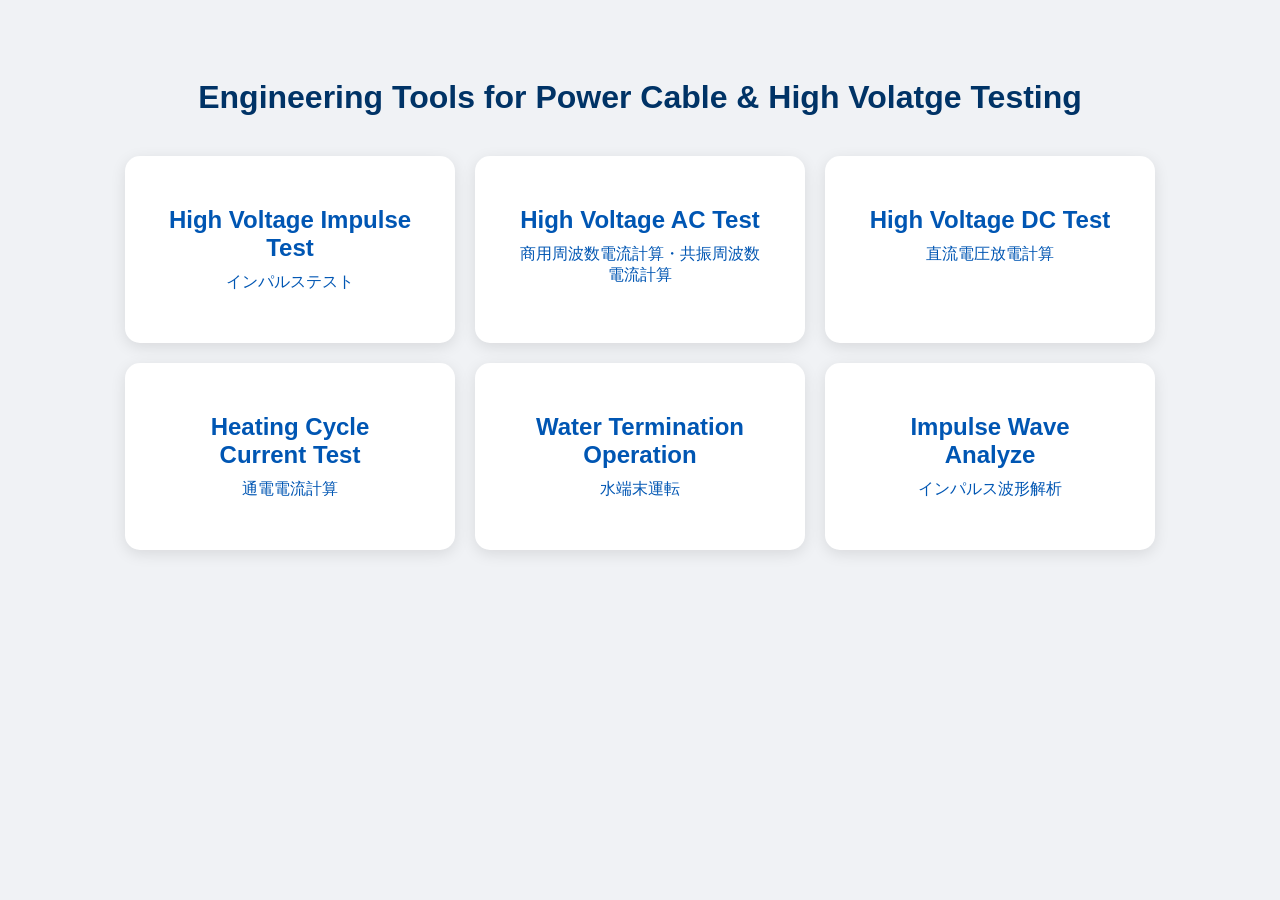
==== index.html @ ba1ac95e "add IMPULSE WAVE ANALYZE function" ====
<!DOCTYPE html>
<html lang="ja">
<head>
    <meta charset="UTF-8">
    <title>Engineering Tools Pro - Main</title>
   <style>
    body { font-family: sans-serif; text-align: center; padding: 50px; background: #f0f2f5; }
    
    .menu-container { display: flex; justify-content: center; gap: 20px; flex-wrap: wrap; }

    .menu-card { 
        background: white; 
        padding: 40px; 
        border-radius: 15px; 
        width: 250px;
        box-shadow: 0 4px 15px rgba(0,0,0,0.1); 
        cursor: pointer; 
        transition: 0.3s;
        /* 通常時の文字色 */
        color: #0056b3; 
    }

    .menu-card h2, .menu-card p {
        color: inherit;
        margin: 10px 0;
    }

    /* 無効化されていないカードだけ、ホバー時に青く浮き上がる */
    .menu-card:not(.disabled):hover { 
        transform: translateY(-10px); 
        background: #0056b3; 
        color: white; 
    }

    /* --- インパルス波形解析専用：色抜きと無効化 --- */
    .menu-card.disabled {
        background: #e0e0e0;      /* グレーアウト（色抜き） */
        color: #888888;           /* 文字色を薄く */
        cursor: not-allowed;      /* 禁止カーソル */
        pointer-events: none;     /* クリック無効 */
        box-shadow: none;         /* 影を消す */
    }

    h1 { color: #003366; margin-bottom: 40px; }
</style>
</head>
<body>
    <h1>Engineering Tools for Power Cable & High Volatge Testing</h1>
    <div class="menu-container">
        <div class="menu-card" onclick="location.href='impulse.html'">
            <h2>High Voltage Impulse Test</h2>
            <p>インパルステスト</p>
        </div>
        <div class="menu-card" onclick="location.href='ac_test.html'">
            <h2>High Voltage AC Test</h2>
            <p>商用周波数電流計算・共振周波数電流計算</p>
        </div>
        <div class="menu-card" onclick="location.href='dc_test.html'">
            <h2>High Voltage DC Test</h2>
            <p>直流電圧放電計算</p>
        </div>
        <div class="menu-card" onclick="location.href='heating_test.html'">
            <h2>Heating Cycle Current Test</h2>
            <p>通電電流計算</p>
        </div>
        <div class="menu-card" onclick="location.href='water_test.html'">
            <h2>Water Termination Operation</h2>
            <p>水端末運転</p>
        </div>
        <div class="menu-card" onclick="location.href='impulse_wave.html'">
            <h2>Impulse Wave Analyze</h2>
            <p>インパルス波形解析</p>
        </div>
    </div>
</body>
</html>
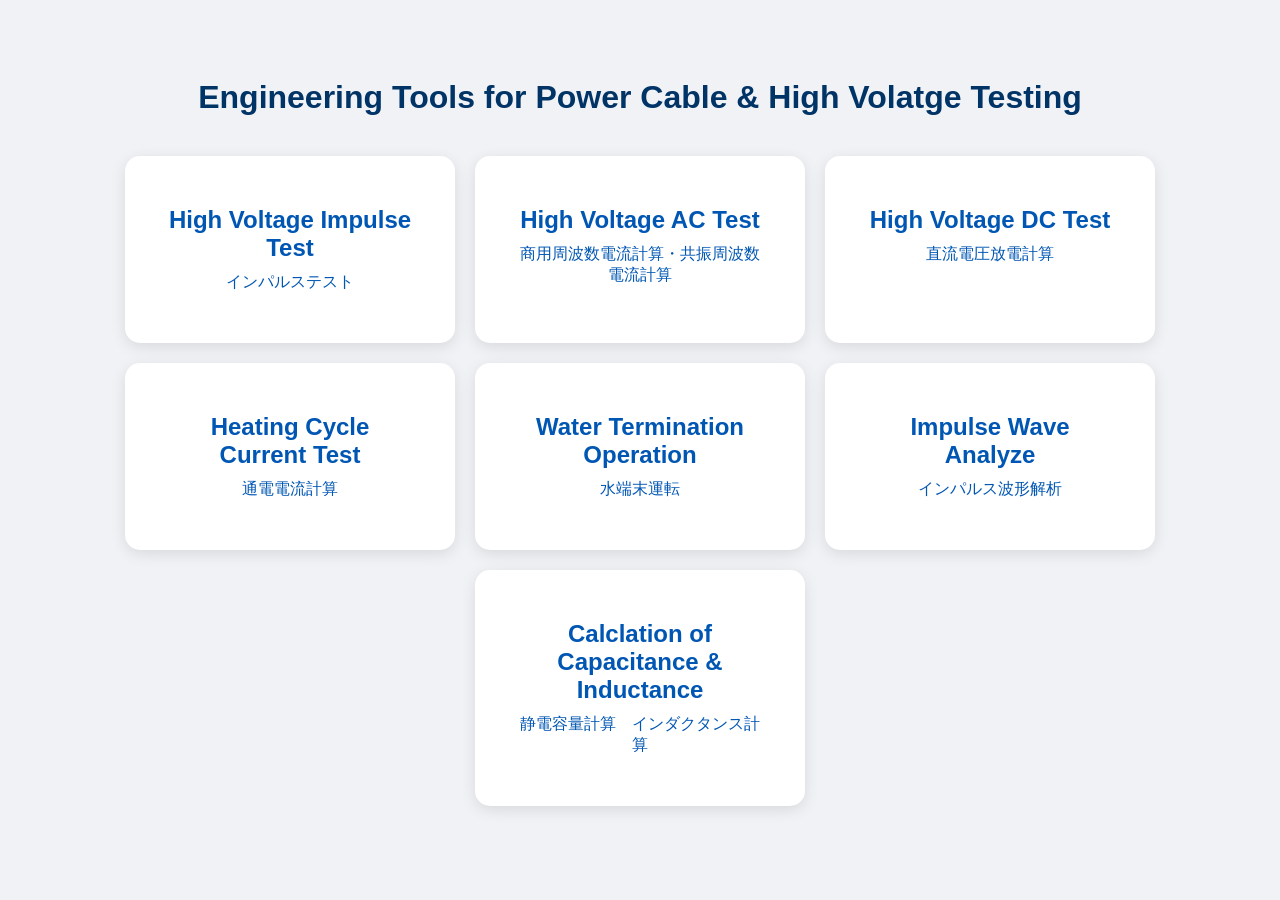
==== commit 22a539b0: "Add files via upload" ====
--- a/index.html
+++ b/index.html
@@ -71,6 +71,11 @@
             <h2>Impulse Wave Analyze</h2>
             <p>インパルス波形解析</p>
         </div>
+        <div class="menu-card" onclick="location.href='Calclation_C&L.html'">
+            <h2>Calclation of Capacitance & Inductance</h2>
+            <p>静電容量計算　インダクタンス計算</p>
+        </div>
+        
     </div>
 </body>
 </html>
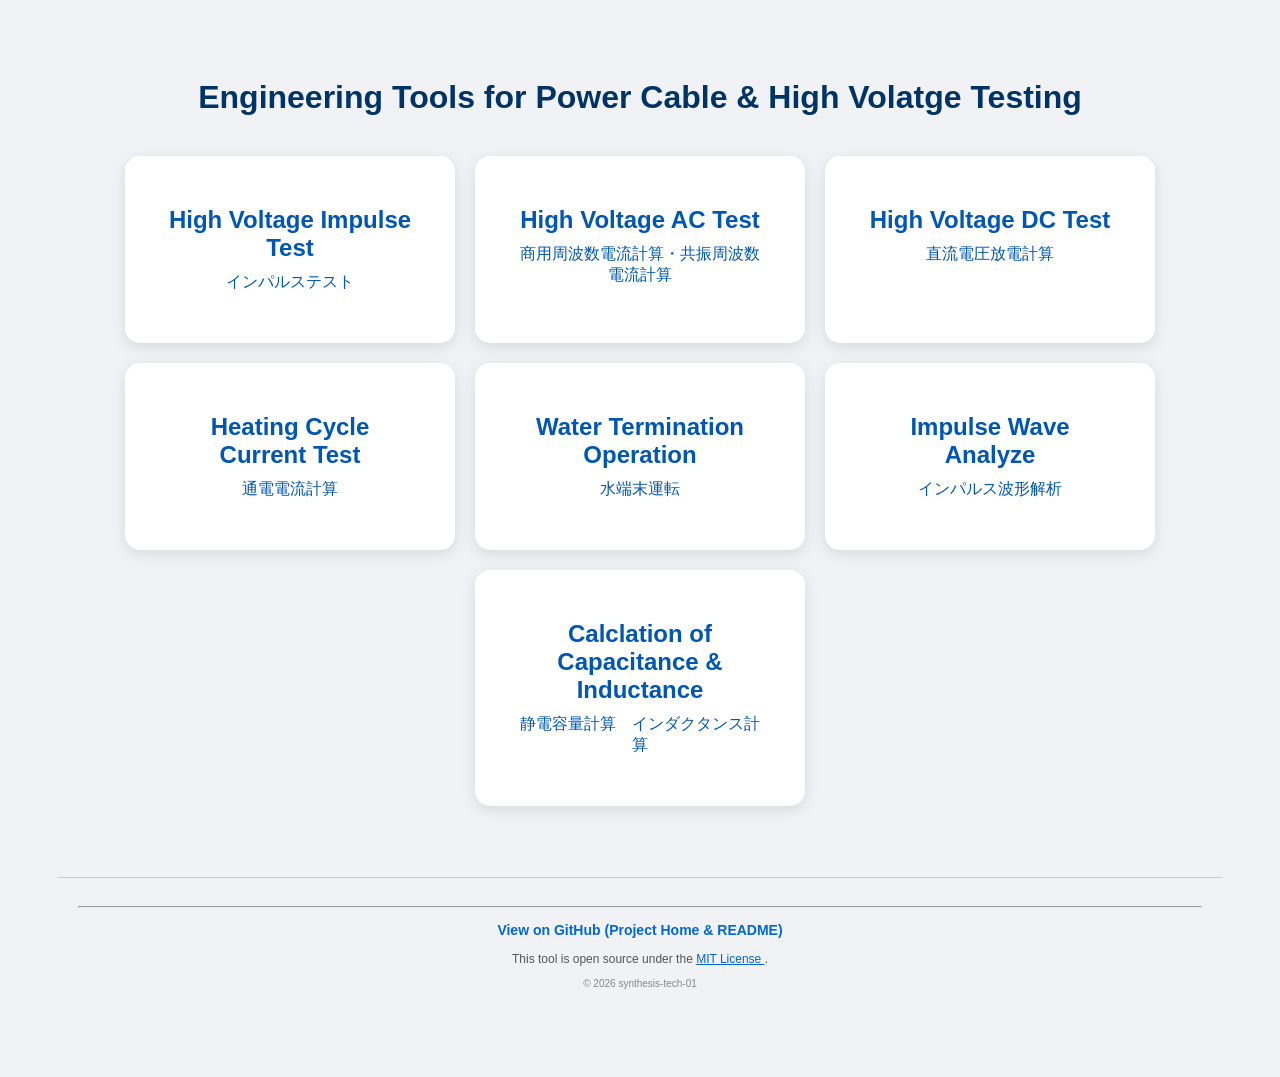
==== commit 2980cd3f: "Add footer with GitHub link and license details Added footer with project links and licensing inform" ====
--- a/index.html
+++ b/index.html
@@ -1,6 +1,24 @@
 <!DOCTYPE html>
 <html lang="ja">
 <head>
+      <!-- ここに貼り付ける -->
+    <script async src="https://googletagmanager.com/gtag/js?id=G-E4B6H1NV9J"></script>
+    <script>
+      window.dataLayer = window.dataLayer || [];
+      function gtag(){dataLayer.push(arguments);}
+      gtag('js', new Date());
+      gtag('config', 'G-E4B6H1NV9J');
+    </script>
+    <!-- ここまで -->
+    <!-- Google tag (gtag.js) -->
+    <!--<script async src="https://www.googletagmanager.com/gtag/js?id=G-E4B6H1NV9J"></script> 
+   <script>
+    window.dataLayer = window.dataLayer || [];
+    function gtag(){dataLayer.push(arguments);}
+    gtag('js', new Date());
+    gtag('config', 'G-E4B6H1NV9J');
+   </script>  -->
+    
     <meta charset="UTF-8">
     <title>Engineering Tools Pro - Main</title>
    <style>
@@ -77,5 +95,24 @@
         </div>
         
     </div>
+      
+　　<div id="plot-area"></div> 
+
+    <footer style="margin-top: 50px; padding: 20px; border-top: 1px solid #ccc; font-family: sans-serif; text-align: center;">
+        <hr> <p style="font-size: 14px; font-weight: bold;">
+            <a href="https://github.com/synthesis-tech-01/engineering-tools" target="_blank" style="text-decoration: none; color: #0366d6;">
+                View on GitHub (Project Home & README)
+            </a>
+        </p>
+        <p style="font-size: 12px; color: #555;">
+            This tool is open source under the 
+            <a href="https://github.com/synthesis-tech-01/engineering-tools/blob/main/LICENSE" target="_blank" style="color: #0366d6;">
+                MIT License
+            </a>.
+        </p>
+        <p style="font-size: 10px; color: #888;">
+            © 2026 synthesis-tech-01
+        </p>
+    </footer>
 </body>
-</html>+</html>
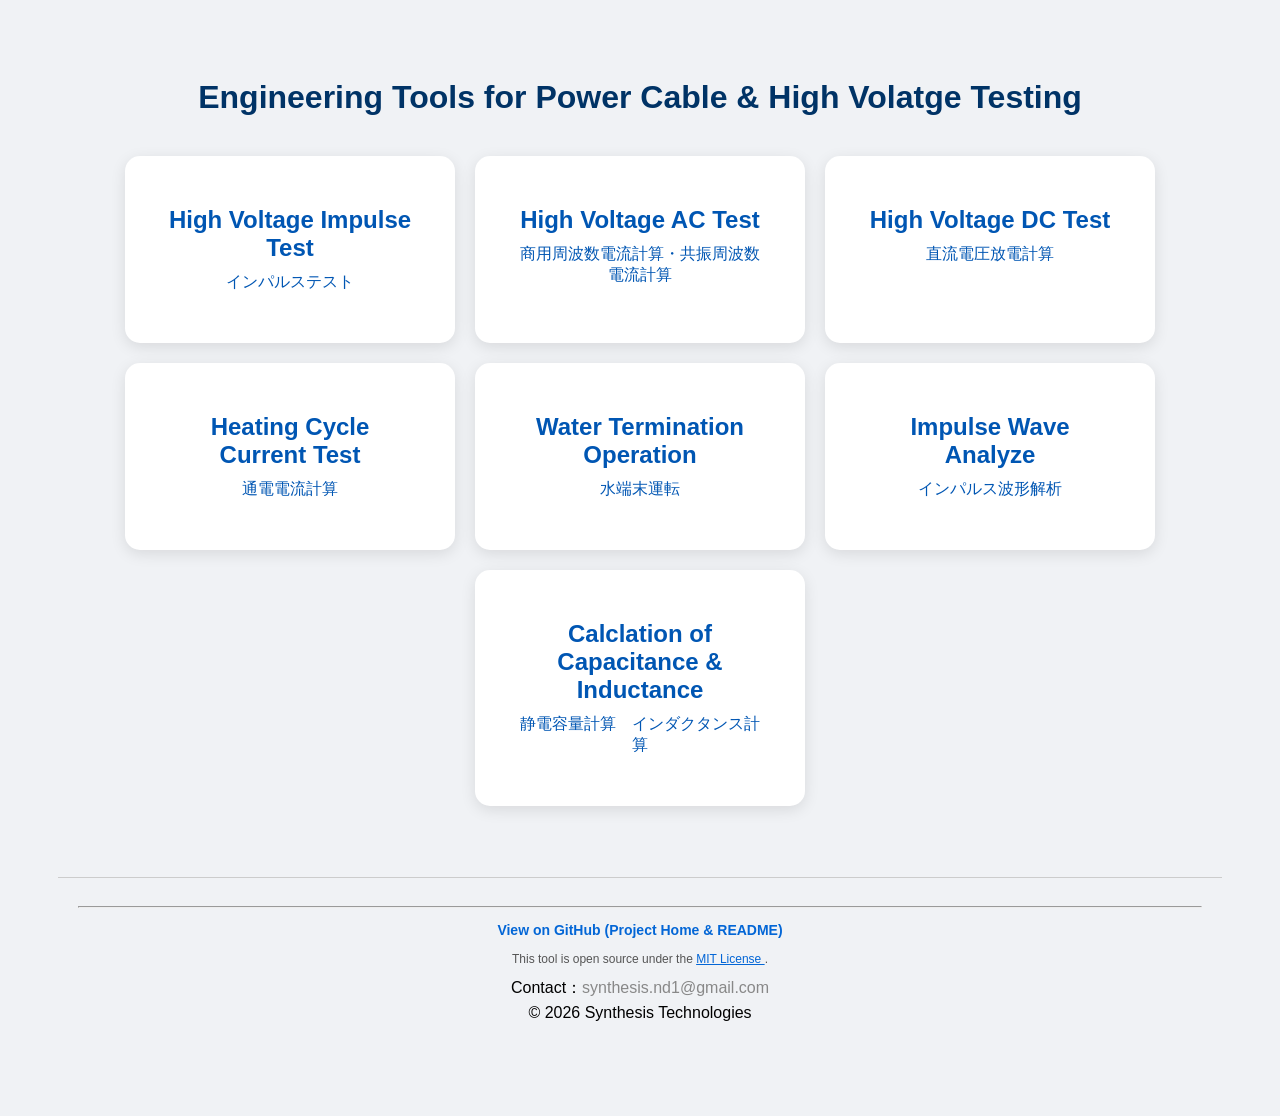
==== commit 350b1e7f: "Update index.html" ====
--- a/index.html
+++ b/index.html
@@ -110,9 +110,10 @@
                 MIT License
             </a>.
         </p>
-        <p style="font-size: 10px; color: #888;">
-            © 2026 synthesis-tech-01
-        </p>
+      <address style="font-style: normal;">
+        Contact：<a href="mailto:synthesis.nd1@gmail.com" style="color: #888; text-decoration: none;">synthesis.nd1@gmail.com</a>
+      </address>
+      <p style="margin-top: 5px;">&copy; 2026 Synthesis Technologies</p>
     </footer>
 </body>
 </html>
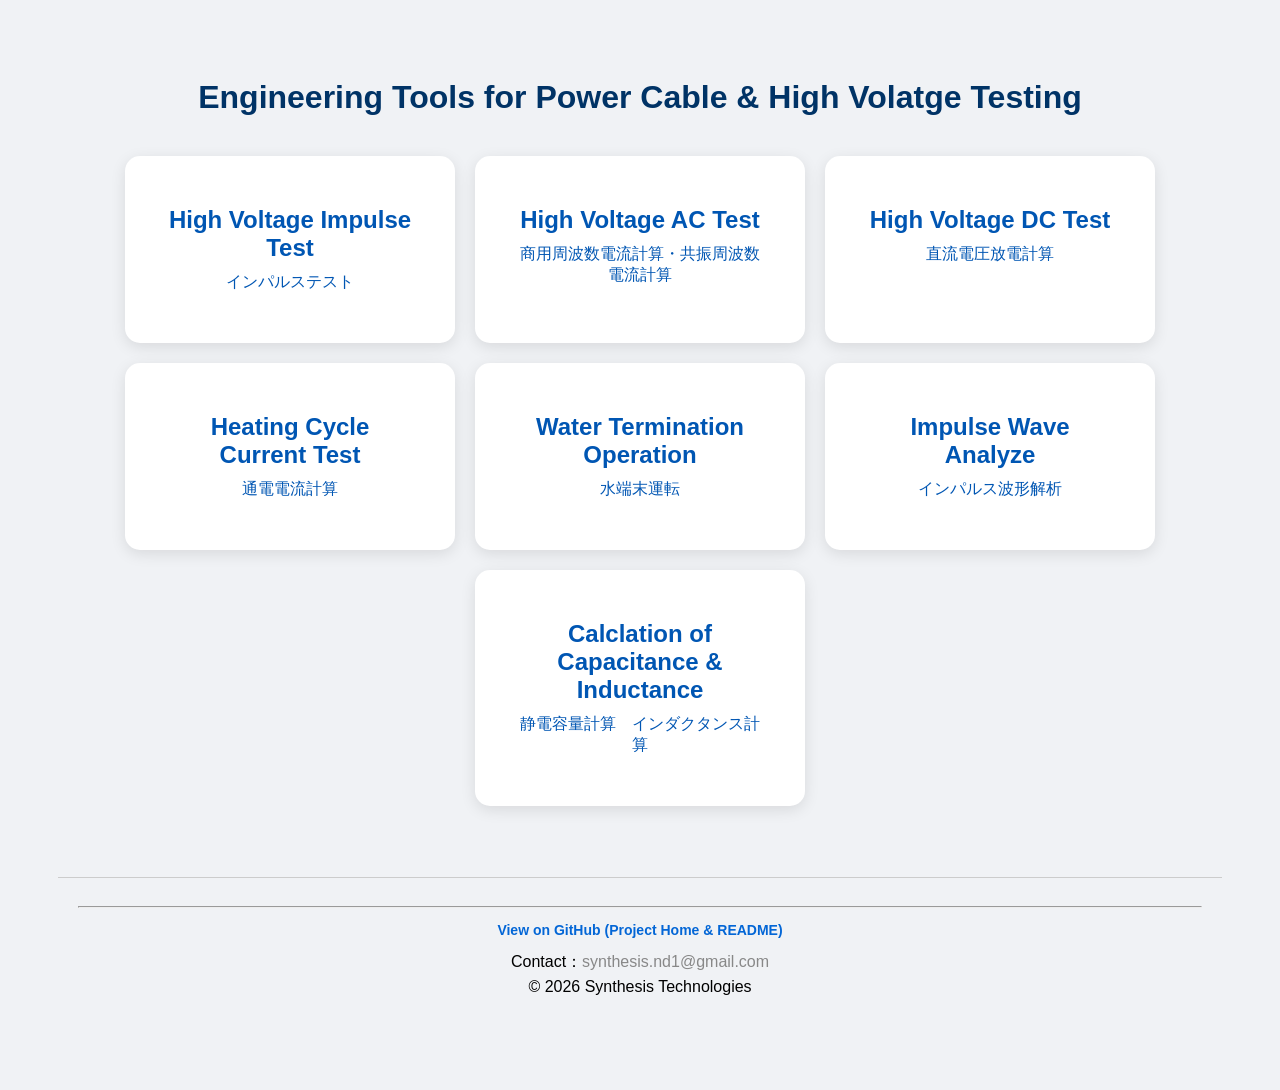
==== commit d5f08e96: "Add files via upload" ====
--- a/index.html
+++ b/index.html
@@ -11,16 +11,16 @@
     </script>
     <!-- ここまで -->
     <!-- Google tag (gtag.js) -->
-    <!--<script async src="https://www.googletagmanager.com/gtag/js?id=G-E4B6H1NV9J"></script> 
+   <script async src="https://www.googletagmanager.com/gtag/js?id=G-E4B6H1NV9J"></script> 
    <script>
     window.dataLayer = window.dataLayer || [];
     function gtag(){dataLayer.push(arguments);}
     gtag('js', new Date());
     gtag('config', 'G-E4B6H1NV9J');
-   </script>  -->
+   </script>
     
     <meta charset="UTF-8">
-    <title>Engineering Tools Pro - Main</title>
+    <title>Engineering Tools - Main</title>
    <style>
     body { font-family: sans-serif; text-align: center; padding: 50px; background: #f0f2f5; }
     
@@ -104,16 +104,10 @@
                 View on GitHub (Project Home & README)
             </a>
         </p>
-        <p style="font-size: 12px; color: #555;">
-            This tool is open source under the 
-            <a href="https://github.com/synthesis-tech-01/engineering-tools/blob/main/LICENSE" target="_blank" style="color: #0366d6;">
-                MIT License
-            </a>.
-        </p>
       <address style="font-style: normal;">
         Contact：<a href="mailto:synthesis.nd1@gmail.com" style="color: #888; text-decoration: none;">synthesis.nd1@gmail.com</a>
       </address>
-      <p style="margin-top: 5px;">&copy; 2026 Synthesis Technologies</p>
+      <p style="margin-top: 5px;">&copy; 2026 Synthesis Technologies</p>   
     </footer>
 </body>
-</html>
+</html>
